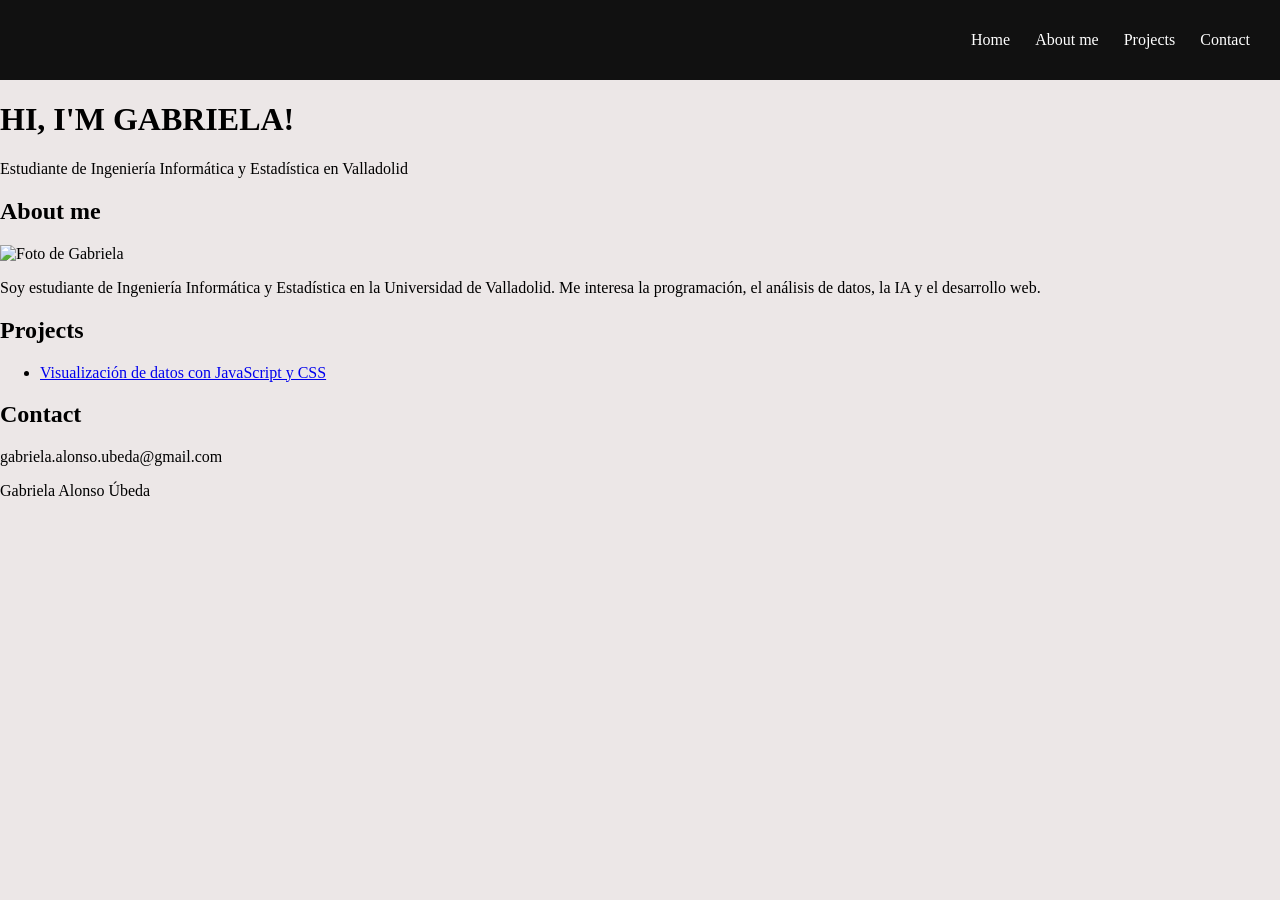
==== index.html @ c48ae744 "Se añade imagen, modificamos layout e introduce url con la visualización de DESI" ====
<!DOCTYPE html>
<html lang="es">
<head>
  <meta charset="UTF-8">
  <meta name="viewport" content="width=device-width, initial-scale=1.0">
  <title>MY PERSONAL PORTFOLIO</title>
  <link rel="stylesheet" href="css/style.css">
</head>
<body>
  <!-- NAVBAR -->
  <nav class="navbar">
    <div class="logo"></div>
    <ul class="nav-links">
        <li><a href="#home">Home</a></li>
        <li><a href="#about">About me</a></li>
        <li><a href="#projects">Projects</a></li>
        <li><a href="#contact">Contact</a></li>
    </ul>
  </nav>

  <!-- HEADER / HOME -->
  <header id="home">
    <h1>HI, I'M GABRIELA!</h1>
    <p>Estudiante de Ingeniería Informática y Estadística en Valladolid</p>
    
  </header>

  <!-- ABOUT -->
  <section id="about">
    <h2>About me</h2>
    <div class="about-container">
      <img src="orla_YO" alt="Foto de Gabriela" class="about-photo">
      <p>
        Soy estudiante de Ingeniería Informática y Estadística en la Universidad de Valladolid.
        Me interesa la programación, el análisis de datos, la IA y el desarrollo web.
      </p>
      
    </div>
  </section>

  <!-- PROJECTS -->
  <section id="projects">
    <h2>Projects</h2>
    <ul>
      <li><a href="https://gabi71299.github.io/envejecimiento-poblacion/">Visualización de datos con JavaScript y CSS</a></li>
    </ul>
  </section>

  <!-- CONTACT -->
  <section id="contact">
    <h2>Contact</h2>
    <p>gabriela.alonso.ubeda@gmail.com</p>
  </section>

  <!-- FOOTER -->
  <footer>
    Gabriela Alonso Úbeda</p>
  </footer>
</body>

</html>
---- css/style.css ----
.title {
    padding: 5px;
    text-align: center;
    font-family: Arial;
    color: black;
    width: 100%;
    font-weight: bold;
}
.container{

    display: flex; /*alinear horizontalmente los elementos*/
    gap: 10%; /*Espacio entre elementos*/
    font-family: Arial;
    font-size: 15px;
    color: black;
    width: 100%;
    margin-left: 10%;
}
.txt0{
    font-weight: bold; /* Negrita */
}
.txt50{
    font-weight: bold; /* Negrita */
    color: white;
}

body {
    background-color: #ece7e7; /* gris muy suave */
    margin: 0;
    padding: 0;
}

/* NAVBAR */
.navbar {
    display: flex;
    justify-content: space-between;
    align-items: center;
    padding: 15px 30px;
    background-color: #111;
    position: sticky;
    top: 0;
    z-index: 1000;
}

.logo {
    color: white;
    font-size: 1.2rem;
    font-weight: bold;
    letter-spacing: 3px;
}

.nav-links {
    list-style: none;
    display: flex;
    gap: 25px;
}

.nav-links a {
    color: white;
    text-decoration: none;
    font-size: 1rem;
    transition: 0.3s;
}

.nav-links a:hover {
    color: #00bcd4;
}
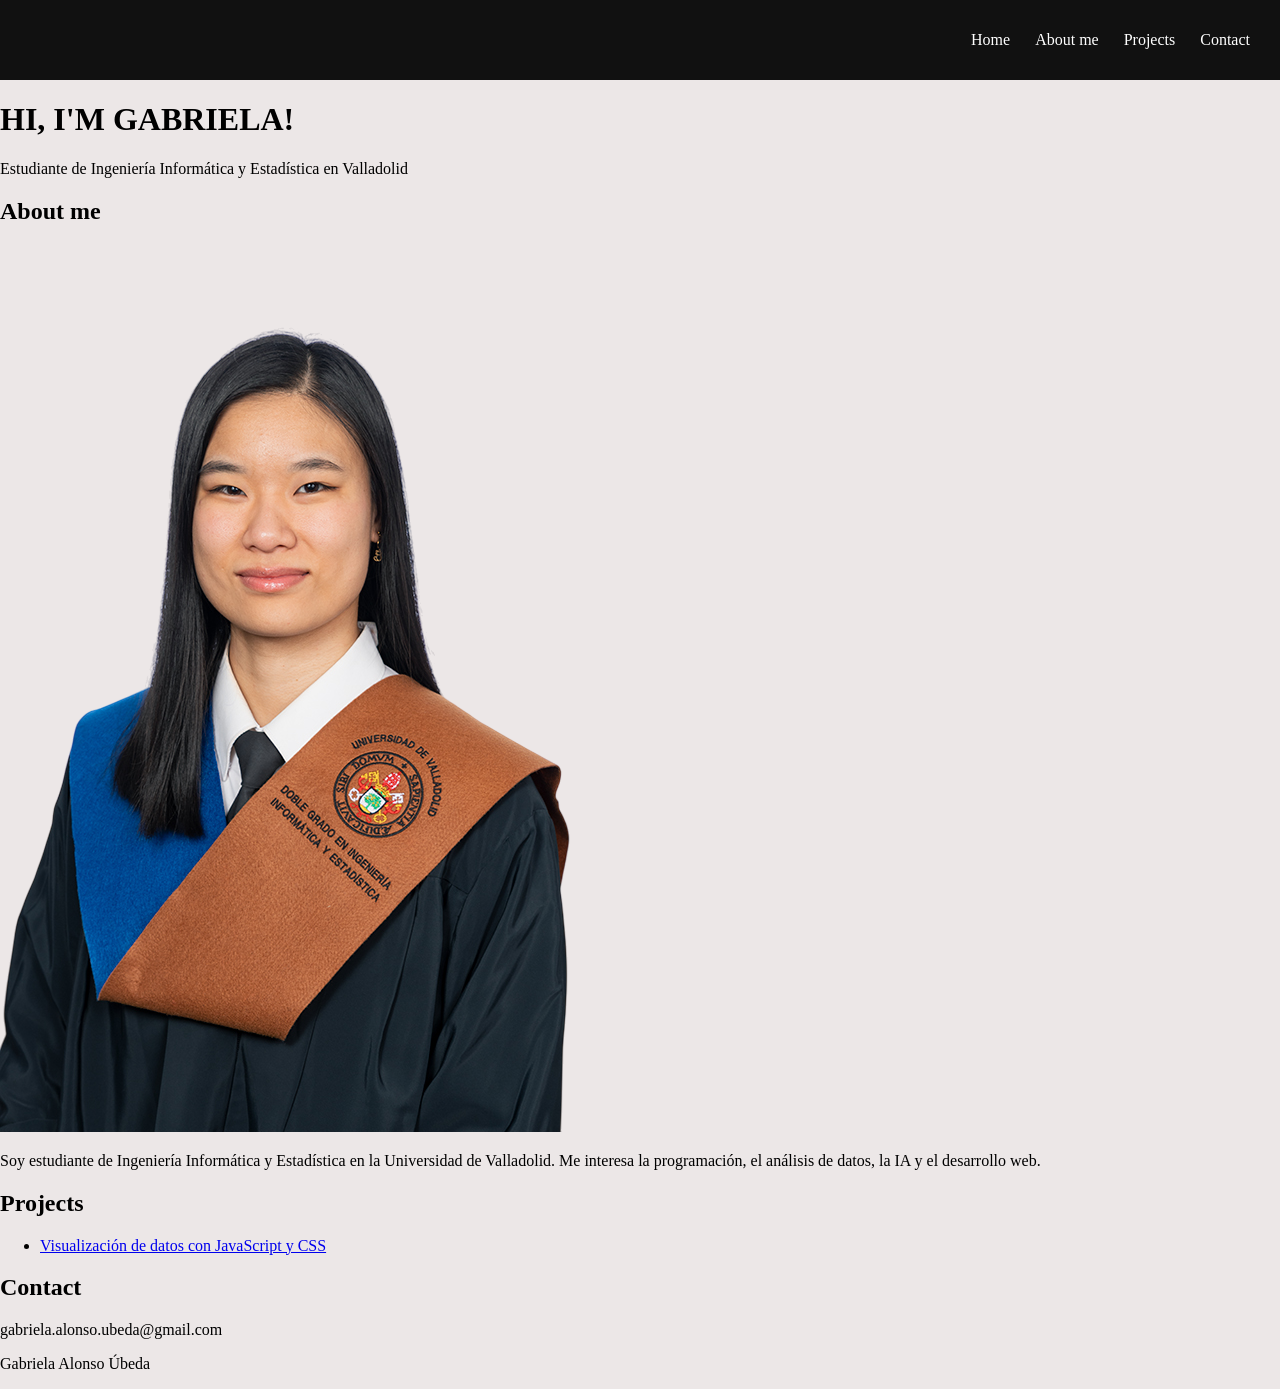
==== commit 376fe42c: "Update index.html enlace foto corregido" ====
--- a/index.html
+++ b/index.html
@@ -1,61 +1,62 @@
-<!DOCTYPE html>
-<html lang="es">
-<head>
-  <meta charset="UTF-8">
-  <meta name="viewport" content="width=device-width, initial-scale=1.0">
-  <title>MY PERSONAL PORTFOLIO</title>
-  <link rel="stylesheet" href="css/style.css">
-</head>
-<body>
-  <!-- NAVBAR -->
-  <nav class="navbar">
-    <div class="logo"></div>
-    <ul class="nav-links">
-        <li><a href="#home">Home</a></li>
-        <li><a href="#about">About me</a></li>
-        <li><a href="#projects">Projects</a></li>
-        <li><a href="#contact">Contact</a></li>
-    </ul>
-  </nav>
-
-  <!-- HEADER / HOME -->
-  <header id="home">
-    <h1>HI, I'M GABRIELA!</h1>
-    <p>Estudiante de Ingeniería Informática y Estadística en Valladolid</p>
-    
-  </header>
-
-  <!-- ABOUT -->
-  <section id="about">
-    <h2>About me</h2>
-    <div class="about-container">
-      <img src="orla_YO" alt="Foto de Gabriela" class="about-photo">
-      <p>
-        Soy estudiante de Ingeniería Informática y Estadística en la Universidad de Valladolid.
-        Me interesa la programación, el análisis de datos, la IA y el desarrollo web.
-      </p>
-      
-    </div>
-  </section>
-
-  <!-- PROJECTS -->
-  <section id="projects">
-    <h2>Projects</h2>
-    <ul>
-      <li><a href="https://gabi71299.github.io/envejecimiento-poblacion/">Visualización de datos con JavaScript y CSS</a></li>
-    </ul>
-  </section>
-
-  <!-- CONTACT -->
-  <section id="contact">
-    <h2>Contact</h2>
-    <p>gabriela.alonso.ubeda@gmail.com</p>
-  </section>
-
-  <!-- FOOTER -->
-  <footer>
-    Gabriela Alonso Úbeda</p>
-  </footer>
-</body>
-
-</html>
+<!DOCTYPE html>
+<html lang="es">
+<head>
+  <meta charset="UTF-8">
+  <meta name="viewport" content="width=device-width, initial-scale=1.0">
+  <title>MY PERSONAL PORTFOLIO</title>
+  <link rel="stylesheet" href="css/style.css">
+</head>
+<body>
+  <!-- NAVBAR -->
+  <nav class="navbar">
+    <div class="logo"></div>
+    <ul class="nav-links">
+        <li><a href="#home">Home</a></li>
+        <li><a href="#about">About me</a></li>
+        <li><a href="#projects">Projects</a></li>
+        <li><a href="#contact">Contact</a></li>
+    </ul>
+  </nav>
+
+  <!-- HEADER / HOME -->
+  <header id="home">
+    <h1>HI, I'M GABRIELA!</h1>
+    <p>Estudiante de Ingeniería Informática y Estadística en Valladolid</p>
+    
+  </header>
+
+  <!-- ABOUT -->
+  <section id="about">
+    <h2>About me</h2>
+    <div class="about-container">
+      <img src="orla_YO-Photoroom.png" alt="Foto de Gabriela" class="about-photo">
+      <p>
+        Soy estudiante de Ingeniería Informática y Estadística en la Universidad de Valladolid.
+        Me interesa la programación, el análisis de datos, la IA y el desarrollo web.
+      </p>
+      
+    </div>
+  </section>
+
+  <!-- PROJECTS -->
+  <section id="projects">
+    <h2>Projects</h2>
+    <ul>
+      <li><a href="https://gabi71299.github.io/envejecimiento-poblacion/">Visualización de datos con JavaScript y CSS</a></li>
+    </ul>
+  </section>
+
+  <!-- CONTACT -->
+  <section id="contact">
+    <h2>Contact</h2>
+    <p>gabriela.alonso.ubeda@gmail.com</p>
+  </section>
+
+  <!-- FOOTER -->
+  <footer>
+    Gabriela Alonso Úbeda</p>
+  </footer>
+</body>
+
+</html>
+
--- a/css/style.css
+++ b/css/style.css
@@ -1,68 +1,68 @@
-
-.title {
-    padding: 5px;
-    text-align: center;
-    font-family: Arial;
-    color: black;
-    width: 100%;
-    font-weight: bold;
-}
-.container{
-
-    display: flex; /*alinear horizontalmente los elementos*/
-    gap: 10%; /*Espacio entre elementos*/
-    font-family: Arial;
-    font-size: 15px;
-    color: black;
-    width: 100%;
-    margin-left: 10%;
-}
-.txt0{
-    font-weight: bold; /* Negrita */
-}
-.txt50{
-    font-weight: bold; /* Negrita */
-    color: white;
-}
-
-body {
-    background-color: #ece7e7; /* gris muy suave */
-    margin: 0;
-    padding: 0;
-}
-
-/* NAVBAR */
-.navbar {
-    display: flex;
-    justify-content: space-between;
-    align-items: center;
-    padding: 15px 30px;
-    background-color: #111;
-    position: sticky;
-    top: 0;
-    z-index: 1000;
-}
-
-.logo {
-    color: white;
-    font-size: 1.2rem;
-    font-weight: bold;
-    letter-spacing: 3px;
-}
-
-.nav-links {
-    list-style: none;
-    display: flex;
-    gap: 25px;
-}
-
-.nav-links a {
-    color: white;
-    text-decoration: none;
-    font-size: 1rem;
-    transition: 0.3s;
-}
-
-.nav-links a:hover {
-    color: #00bcd4;
-}
+
+.title {
+    padding: 5px;
+    text-align: center;
+    font-family: Arial;
+    color: black;
+    width: 100%;
+    font-weight: bold;
+}
+.container{
+
+    display: flex; /*alinear horizontalmente los elementos*/
+    gap: 10%; /*Espacio entre elementos*/
+    font-family: Arial;
+    font-size: 15px;
+    color: black;
+    width: 100%;
+    margin-left: 10%;
+}
+.txt0{
+    font-weight: bold; /* Negrita */
+}
+.txt50{
+    font-weight: bold; /* Negrita */
+    color: white;
+}
+
+body {
+    background-color: #ece7e7; /* gris muy suave */
+    margin: 0;
+    padding: 0;
+}
+
+/* NAVBAR */
+.navbar {
+    display: flex;
+    justify-content: space-between;
+    align-items: center;
+    padding: 15px 30px;
+    background-color: #111;
+    position: sticky;
+    top: 0;
+    z-index: 1000;
+}
+
+.logo {
+    color: white;
+    font-size: 1.2rem;
+    font-weight: bold;
+    letter-spacing: 3px;
+}
+
+.nav-links {
+    list-style: none;
+    display: flex;
+    gap: 25px;
+}
+
+.nav-links a {
+    color: white;
+    text-decoration: none;
+    font-size: 1rem;
+    transition: 0.3s;
+}
+
+.nav-links a:hover {
+    color: #00bcd4;
+}
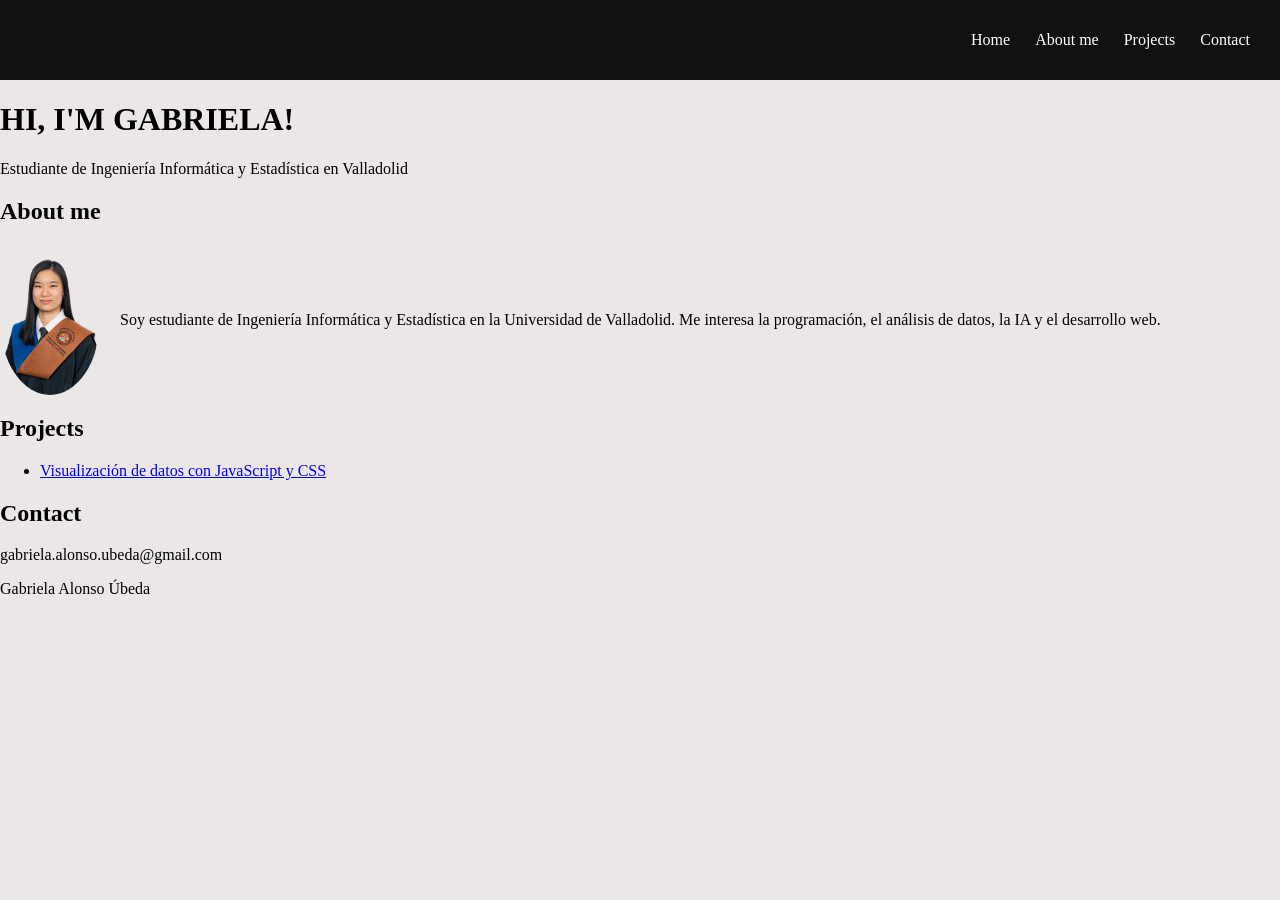
==== commit 4ebbc540: "Actualizo sección about me y foto" ====
--- a/index.html
+++ b/index.html
@@ -1,62 +1,61 @@
-<!DOCTYPE html>
-<html lang="es">
-<head>
-  <meta charset="UTF-8">
-  <meta name="viewport" content="width=device-width, initial-scale=1.0">
-  <title>MY PERSONAL PORTFOLIO</title>
-  <link rel="stylesheet" href="css/style.css">
-</head>
-<body>
-  <!-- NAVBAR -->
-  <nav class="navbar">
-    <div class="logo"></div>
-    <ul class="nav-links">
-        <li><a href="#home">Home</a></li>
-        <li><a href="#about">About me</a></li>
-        <li><a href="#projects">Projects</a></li>
-        <li><a href="#contact">Contact</a></li>
-    </ul>
-  </nav>
-
-  <!-- HEADER / HOME -->
-  <header id="home">
-    <h1>HI, I'M GABRIELA!</h1>
-    <p>Estudiante de Ingeniería Informática y Estadística en Valladolid</p>
-    
-  </header>
-
-  <!-- ABOUT -->
-  <section id="about">
-    <h2>About me</h2>
-    <div class="about-container">
-      <img src="orla_YO-Photoroom.png" alt="Foto de Gabriela" class="about-photo">
-      <p>
-        Soy estudiante de Ingeniería Informática y Estadística en la Universidad de Valladolid.
-        Me interesa la programación, el análisis de datos, la IA y el desarrollo web.
-      </p>
-      
-    </div>
-  </section>
-
-  <!-- PROJECTS -->
-  <section id="projects">
-    <h2>Projects</h2>
-    <ul>
-      <li><a href="https://gabi71299.github.io/envejecimiento-poblacion/">Visualización de datos con JavaScript y CSS</a></li>
-    </ul>
-  </section>
-
-  <!-- CONTACT -->
-  <section id="contact">
-    <h2>Contact</h2>
-    <p>gabriela.alonso.ubeda@gmail.com</p>
-  </section>
-
-  <!-- FOOTER -->
-  <footer>
-    Gabriela Alonso Úbeda</p>
-  </footer>
-</body>
-
-</html>
-
+<!DOCTYPE html>
+<html lang="es">
+<head>
+  <meta charset="UTF-8">
+  <meta name="viewport" content="width=device-width, initial-scale=1.0">
+  <title>MY PERSONAL PORTFOLIO</title>
+  <link rel="stylesheet" href="css/style.css">
+</head>
+<body>
+  <!-- NAVBAR -->
+  <nav class="navbar">
+    <div class="logo"></div>
+    <ul class="nav-links">
+        <li><a href="#home">Home</a></li>
+        <li><a href="#about">About me</a></li>
+        <li><a href="#projects">Projects</a></li>
+        <li><a href="#contact">Contact</a></li>
+    </ul>
+  </nav>
+
+  <!-- HEADER / HOME -->
+  <header id="home">
+    <h1>HI, I'M GABRIELA!</h1>
+    <p>Estudiante de Ingeniería Informática y Estadística en Valladolid</p>
+    
+  </header>
+
+  <!-- ABOUT -->
+  <section id="about">
+    <h2>About me</h2>
+    <div class="about-container">
+      <img src="orla_YO-Photoroom.png" alt="Foto de Gabriela" class="about-photo">
+      <p>
+        Soy estudiante de Ingeniería Informática y Estadística en la Universidad de Valladolid.
+        Me interesa la programación, el análisis de datos, la IA y el desarrollo web.
+      </p>
+      
+    </div>
+  </section>
+
+  <!-- PROJECTS -->
+  <section id="projects">
+    <h2>Projects</h2>
+    <ul>
+      <li><a href="https://gabi71299.github.io/envejecimiento-poblacion/">Visualización de datos con JavaScript y CSS</a></li>
+    </ul>
+  </section>
+
+  <!-- CONTACT -->
+  <section id="contact">
+    <h2>Contact</h2>
+    <p>gabriela.alonso.ubeda@gmail.com</p>
+  </section>
+
+  <!-- FOOTER -->
+  <footer>
+    Gabriela Alonso Úbeda</p>
+  </footer>
+</body>
+
+</html>
--- a/css/style.css
+++ b/css/style.css
@@ -1,68 +1,89 @@
-
-.title {
-    padding: 5px;
-    text-align: center;
-    font-family: Arial;
-    color: black;
-    width: 100%;
-    font-weight: bold;
-}
-.container{
-
-    display: flex; /*alinear horizontalmente los elementos*/
-    gap: 10%; /*Espacio entre elementos*/
-    font-family: Arial;
-    font-size: 15px;
-    color: black;
-    width: 100%;
-    margin-left: 10%;
-}
-.txt0{
-    font-weight: bold; /* Negrita */
-}
-.txt50{
-    font-weight: bold; /* Negrita */
-    color: white;
-}
-
-body {
-    background-color: #ece7e7; /* gris muy suave */
-    margin: 0;
-    padding: 0;
-}
-
-/* NAVBAR */
-.navbar {
-    display: flex;
-    justify-content: space-between;
-    align-items: center;
-    padding: 15px 30px;
-    background-color: #111;
-    position: sticky;
-    top: 0;
-    z-index: 1000;
-}
-
-.logo {
-    color: white;
-    font-size: 1.2rem;
-    font-weight: bold;
-    letter-spacing: 3px;
-}
-
-.nav-links {
-    list-style: none;
-    display: flex;
-    gap: 25px;
-}
-
-.nav-links a {
-    color: white;
-    text-decoration: none;
-    font-size: 1rem;
-    transition: 0.3s;
-}
-
-.nav-links a:hover {
-    color: #00bcd4;
-}
+
+.title {
+    padding: 5px;
+    text-align: center;
+    font-family: Arial;
+    color: black;
+    width: 100%;
+    font-weight: bold;
+}
+.container{
+
+    display: flex; /*alinear horizontalmente los elementos*/
+    gap: 10%; /*Espacio entre elementos*/
+    font-family: Arial;
+    font-size: 15px;
+    color: black;
+    width: 100%;
+    margin-left: 10%;
+}
+
+
+body {
+    background-color: #ece7e7; /* gris muy suave */
+    margin: 0;
+    padding: 0;
+}
+/* Contenedor About */
+.about-container {
+  display: flex;
+  align-items: center;
+  gap: 20px;
+  margin-top: 20px;
+}
+
+/* Imagen About */
+.about-photo {
+  width: 100px;      /* Puedes ajustar el tamaño */
+  height: auto;
+  border-radius: 50%; /* Hace la imagen redonda si tiene fondo transparente */
+  object-fit: cover;
+}
+
+/* RESPONSIVE — en pantallas pequeñas la imagen pasa arriba */
+@media (max-width: 700px) {
+  .about-container {
+    flex-direction: column;   /* Imagen arriba, texto debajo */
+    text-align: center;       /* Centra el contenido */
+  }
+
+  .about-photo {
+    margin-bottom: 10px;
+  }
+}
+
+/* NAVBAR */
+.navbar {
+    display: flex;
+    justify-content: space-between;
+    align-items: center;
+    padding: 15px 30px;
+    background-color: #111;
+    position: sticky;
+    top: 0;
+    z-index: 1000;
+}
+
+.logo {
+    color: white;
+    font-size: 1.2rem;
+    font-weight: bold;
+    letter-spacing: 3px;
+}
+
+.nav-links {
+    list-style: none;
+    display: flex;
+    gap: 25px;
+}
+
+.nav-links a {
+    color: white;
+    text-decoration: none;
+    font-size: 1rem;
+    transition: 0.3s;
+}
+
+.nav-links a:hover {
+    color: #00bcd4;
+}
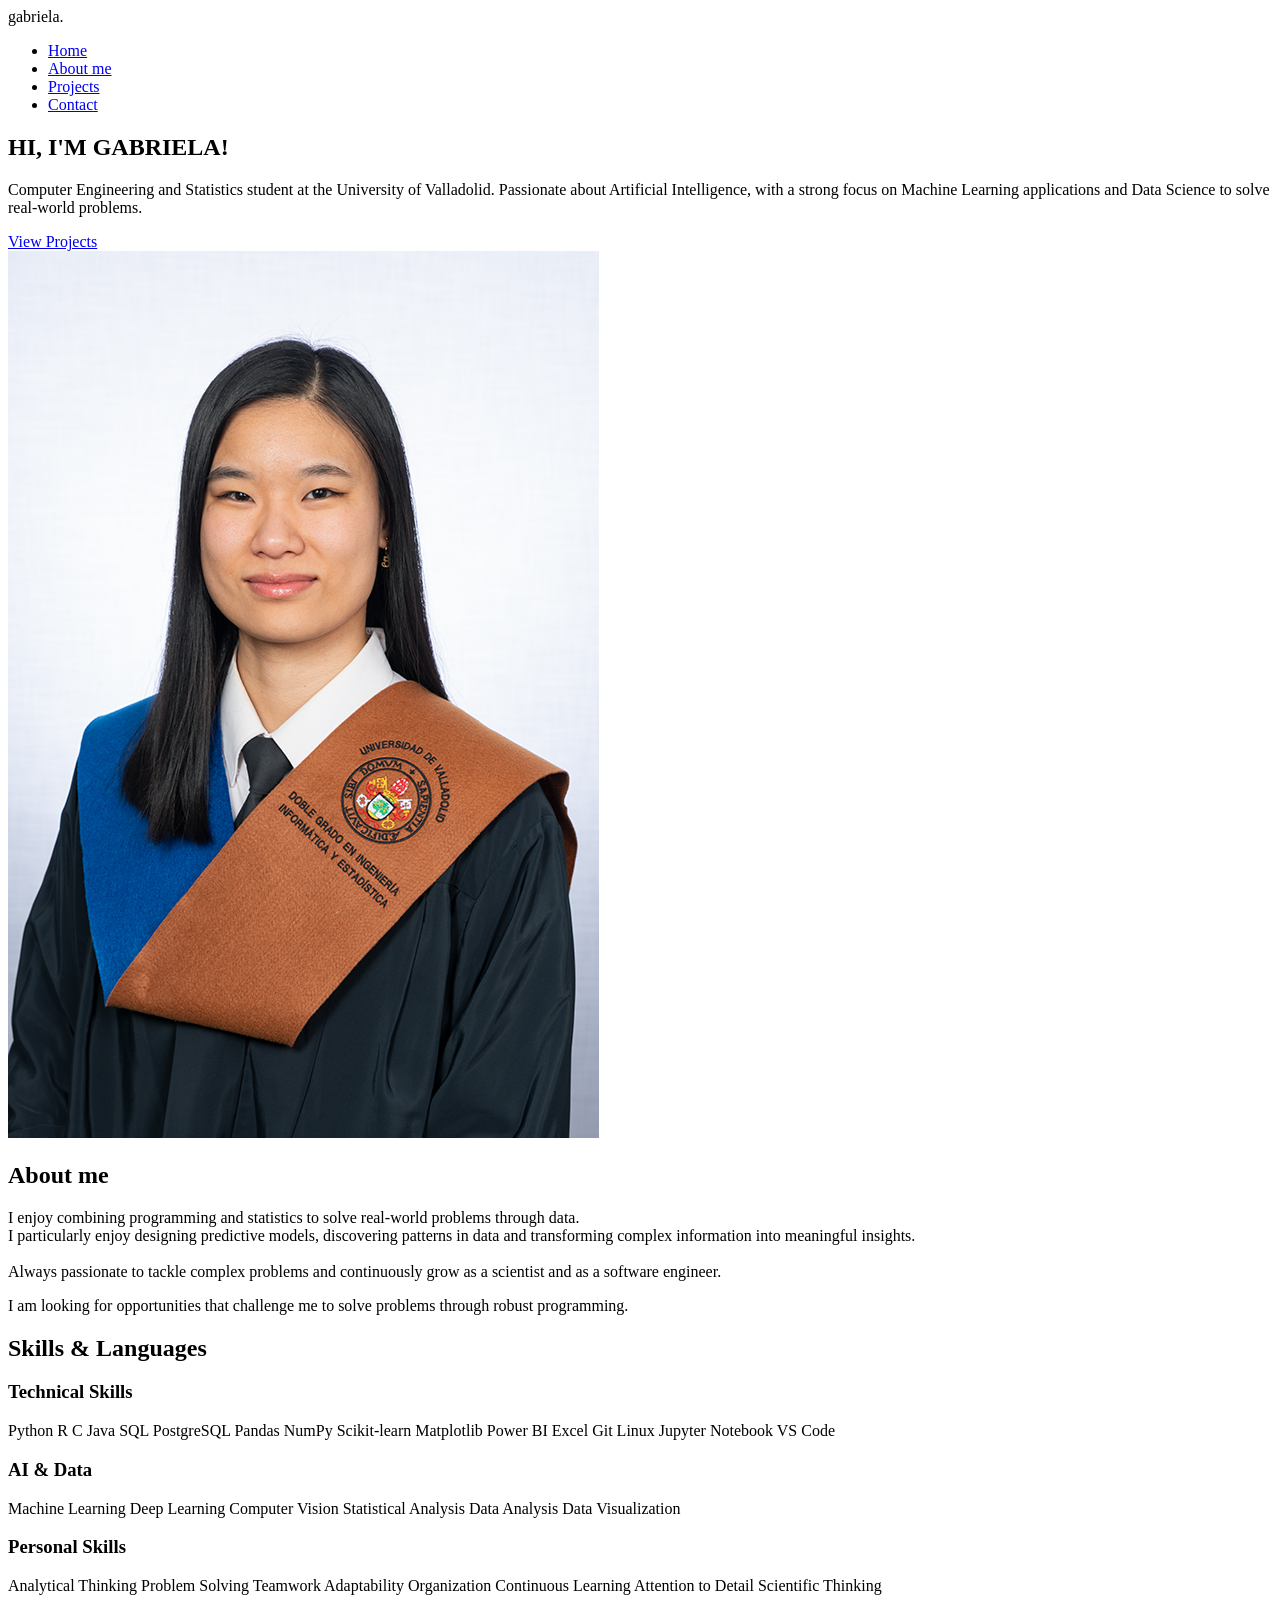
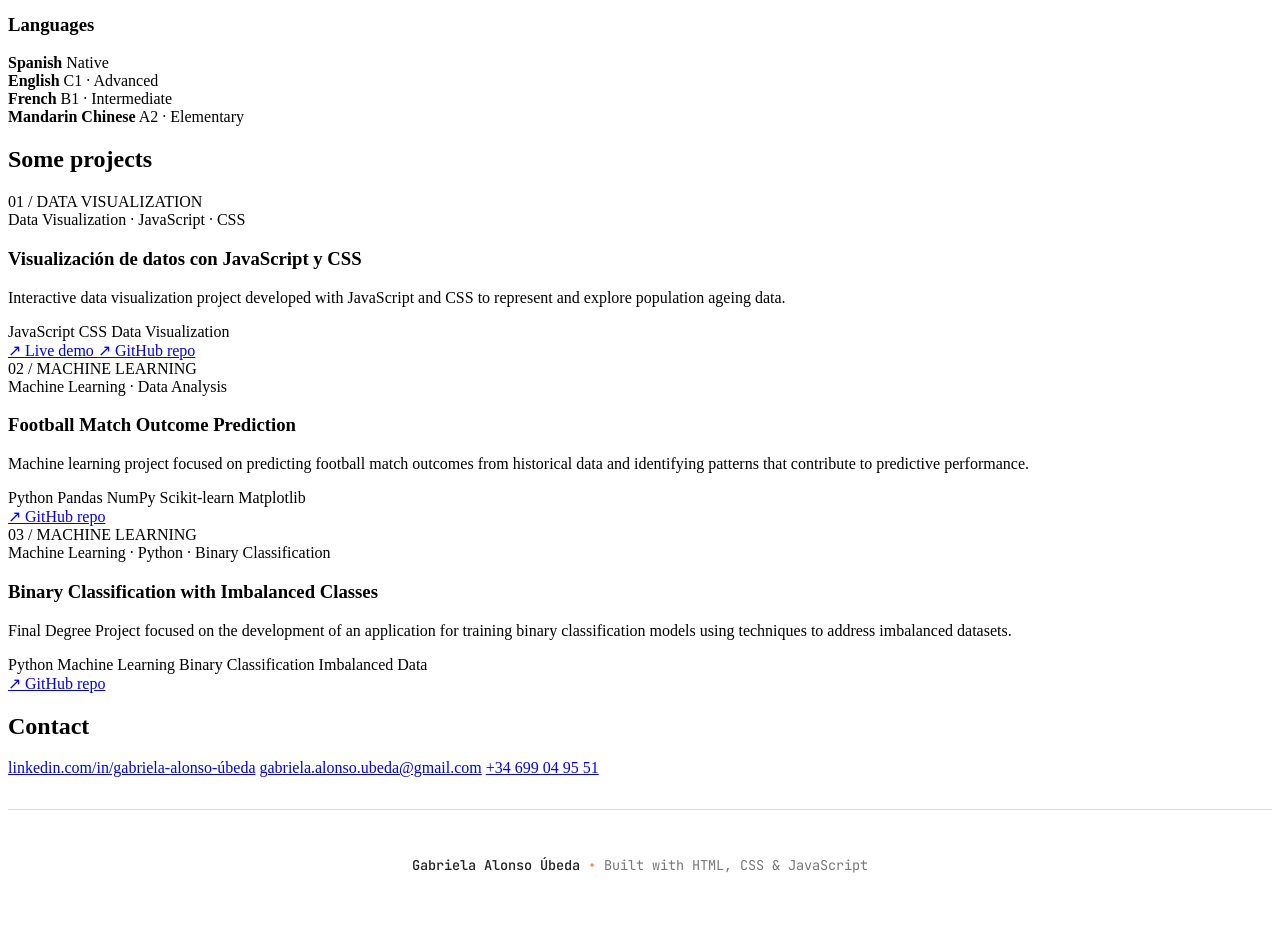
==== commit 610d9926: "Update index.html HTLM y CSS" ====
--- a/index.html
+++ b/index.html
@@ -1,61 +1,334 @@
 <!DOCTYPE html>
-<html lang="es">
+<html lang="en">
 <head>
-  <meta charset="UTF-8">
-  <meta name="viewport" content="width=device-width, initial-scale=1.0">
-  <title>MY PERSONAL PORTFOLIO</title>
-  <link rel="stylesheet" href="css/style.css">
+<meta charset="UTF-8">
+<meta name="viewport" content="width=device-width, initial-scale=1.0">
+<title>Gabriela Alonso Úbeda</title>
+<link rel="preconnect" href="https://fonts.googleapis.com">
+<link rel="preconnect" href="https://fonts.gstatic.com" crossorigin>
+<link href="https://fonts.googleapis.com/css2?family=Space+Grotesk:wght@400;500;600;700&family=Source+Serif+4:opsz,wght@8..60,400;8..60,500&family=JetBrains+Mono:wght@400;500&display=swap" rel="stylesheet">
+<link rel="stylesheet" href="styles.css">
 </head>
 <body>
-  <!-- NAVBAR -->
-  <nav class="navbar">
-    <div class="logo"></div>
-    <ul class="nav-links">
-        <li><a href="#home">Home</a></li>
-        <li><a href="#about">About me</a></li>
-        <li><a href="#projects">Projects</a></li>
-        <li><a href="#contact">Contact</a></li>
+
+<header>
+  <div class="logo">gabriela<span>.</span></div>
+  <nav>
+    <ul>
+      <li><a href="#home">Home</a></li>
+      <li><a href="#about">About me</a></li>
+      <li><a href="#projects">Projects</a></li>
+      <li><a href="#contact">Contact</a></li>
     </ul>
   </nav>
-
-  <!-- HEADER / HOME -->
-  <header id="home">
-    <h1>HI, I'M GABRIELA!</h1>
-    <p>Estudiante de Ingeniería Informática y Estadística en Valladolid</p>
-    
-  </header>
-
-  <!-- ABOUT -->
-  <section id="about">
-    <h2>About me</h2>
-    <div class="about-container">
-      <img src="orla_YO-Photoroom.png" alt="Foto de Gabriela" class="about-photo">
-      <p>
-        Soy estudiante de Ingeniería Informática y Estadística en la Universidad de Valladolid.
-        Me interesa la programación, el análisis de datos, la IA y el desarrollo web.
-      </p>
-      
-    </div>
-  </section>
-
-  <!-- PROJECTS -->
-  <section id="projects">
-    <h2>Projects</h2>
-    <ul>
-      <li><a href="https://gabi71299.github.io/envejecimiento-poblacion/">Visualización de datos con JavaScript y CSS</a></li>
-    </ul>
-  </section>
-
-  <!-- CONTACT -->
-  <section id="contact">
-    <h2>Contact</h2>
-    <p>gabriela.alonso.ubeda@gmail.com</p>
-  </section>
-
-  <!-- FOOTER -->
-  <footer>
-    Gabriela Alonso Úbeda</p>
-  </footer>
+</header>
+
+<section id="home" class="hero" style="border-top:none;">
+  <div class="hero-text">
+    <h1>HI, I'M <span class="underline">GABRIELA</span>!</h1>
+    <p>Computer Engineering and Statistics student at the University of Valladolid.
+       Passionate about Artificial Intelligence, with a strong focus on Machine Learning applications and Data Science to solve real-world problems.</p>
+    <div class="btn-row">
+      <a href="#projects" class="btn btn-primary">View Projects</a>
+
+    </div>
+  </div>
+
+  <img class="scatter" src="orla_YO.jpg" alt="Foto Orla">
+</section>
+
+<section id="about">
+
+  <h2>About me</h2>
+  <p>
+    I enjoy combining programming and statistics to solve real-world problems through data. 
+    <br>
+    I particularly enjoy designing predictive models, discovering patterns in data and transforming complex information into meaningful insights. 
+    <br><br>
+ 
+    Always passionate to tackle complex problems and continuously grow as a scientist and as a software engineer.
+     </p>
+      I am looking for opportunities that challenge me to solve problems through robust programming. 
+    <br>
+</section>
+
+<section id="skills">
+  <h2>Skills & Languages</h2>
+
+  <div class="skills-grid">
+
+    <!-- TECHNICAL SKILLS -->
+    <div class="skill-group">
+      <h3>Technical Skills</h3>
+      <div class="skill-tags">
+        <span>Python</span>
+        <span>R</span>
+        <span>C</span>
+        <span>Java</span>
+        <span>SQL</span>
+        <span>PostgreSQL</span>
+        <span>Pandas</span>
+        <span>NumPy</span>
+        <span>Scikit-learn</span>
+        <span>Matplotlib</span>
+        <span>Power BI</span>
+        <span>Excel</span>
+        <span>Git</span>
+        <span>Linux</span>
+        <span>Jupyter Notebook</span>
+        <span>VS Code</span>
+      </div>
+    </div>
+
+    <!-- AI & DATA -->
+    <div class="skill-group">
+      <h3>AI & Data</h3>
+      <div class="skill-tags">
+        <span>Machine Learning</span>
+        <span>Deep Learning</span>
+        <span>Computer Vision</span>
+        <span>Statistical Analysis</span>
+        <span>Data Analysis</span>
+        <span>Data Visualization</span>
+      </div>
+    </div>
+
+    <!-- PERSONAL SKILLS -->
+    <div class="skill-group">
+      <h3>Personal Skills</h3>
+      <div class="skill-tags">
+        <span>Analytical Thinking</span>
+        <span>Problem Solving</span>
+        <span>Teamwork</span>
+        <span>Adaptability</span>
+        <span>Organization</span>
+        <span>Continuous Learning</span>
+        <span>Attention to Detail</span>
+        <span>Scientific Thinking</span>
+      </div>
+    </div>
+
+    <!-- LANGUAGES -->
+    <div class="skill-group">
+      <h3>Languages</h3>
+
+      <div class="language-list">
+
+        <div class="language">
+          <div>
+            <strong>Spanish</strong>
+            <span>Native</span>
+          </div>
+          <div class="language-level">
+            <span class="level-dot active"></span>
+            <span class="level-dot active"></span>
+            <span class="level-dot active"></span>
+            <span class="level-dot active"></span>
+            <span class="level-dot active"></span>
+          </div>
+        </div>
+
+        <div class="language">
+          <div>
+            <strong>English</strong>
+            <span>C1 · Advanced</span>
+          </div>
+          <div class="language-level">
+            <span class="level-dot active"></span>
+            <span class="level-dot active"></span>
+            <span class="level-dot active"></span>
+            <span class="level-dot active"></span>
+            <span class="level-dot"></span>
+          </div>
+        </div>
+
+        <div class="language">
+          <div>
+            <strong>French</strong>
+            <span>B1 · Intermediate</span>
+          </div>
+          <div class="language-level">
+            <span class="level-dot active"></span>
+            <span class="level-dot active"></span>
+            <span class="level-dot active"></span>
+            <span class="level-dot"></span>
+            <span class="level-dot"></span>
+          </div>
+        </div>
+
+        <div class="language">
+          <div>
+            <strong>Mandarin Chinese</strong>
+            <span>A2 · Elementary</span>
+          </div>
+          <div class="language-level">
+            <span class="level-dot active"></span>
+            <span class="level-dot active"></span>
+            <span class="level-dot"></span>
+            <span class="level-dot"></span>
+            <span class="level-dot"></span>
+          </div>
+        </div>
+
+      </div>
+    </div>
+
+  </div>
+</section>
+
+<!-- PROJECTS -->
+<section id="projects">
+  <h2>Some projects</h2>
+
+  <div class="projects-grid">
+
+<article class="project-card">
+
+  <div class="project-number">01 / DATA VISUALIZATION</div>
+
+  <div class="project-content">
+
+    <span class="project-type">
+      Data Visualization · JavaScript · CSS
+    </span>
+
+    <h3>Visualización de datos con JavaScript y CSS</h3>
+
+    <p>
+      Interactive data visualization project developed with JavaScript and CSS to represent and explore population ageing data.
+    </p>
+
+    <div class="project-tech">
+      <span>JavaScript</span>
+      <span>CSS</span>
+      <span>Data Visualization</span>
+    </div>
+
+    <div class="project-links">
+      <a
+        href="https://gabi71299.github.io/envejecimiento-poblacion/"
+        target="_blank"
+        rel="noopener noreferrer"
+      >
+        ↗ Live demo
+      </a>
+
+      <a
+        href="https://github.com/gabi71299/envejecimiento-poblacion.git"
+        target="_blank"
+        rel="noopener noreferrer"
+      >
+        ↗ GitHub repo
+      </a>
+    </div>
+
+  </div>
+
+</article>
+
+
+    <!-- PROJECT 02 -->
+    <article class="project-card">
+
+      <div class="project-number">02 / MACHINE LEARNING</div>
+
+      <div class="project-content">
+
+        <span class="project-type">
+          Machine Learning · Data Analysis
+        </span>
+
+        <h3>Football Match Outcome Prediction</h3>
+
+        <p>
+          Machine learning project focused on predicting football match
+          outcomes from historical data and identifying patterns that
+          contribute to predictive performance.
+        </p>
+
+        <div class="project-tech">
+          <span>Python</span>
+          <span>Pandas</span>
+          <span>NumPy</span>
+          <span>Scikit-learn</span>
+          <span>Matplotlib</span>
+        </div>
+
+        <div class="project-links">
+          <a
+            href="https://github.com/gabi71299/Football-Match-Outcome-Prediction-using-Machine-Learning.git"
+            target="_blank"
+            rel="noopener noreferrer"
+          >
+            ↗ GitHub repo
+          </a>
+        </div>
+
+      </div>
+
+    </article>
+    <!-- PROJECT 03  TFG -->
+
+    <article class="project-card">
+
+      <div class="project-number">03 / MACHINE LEARNING</div>
+
+      <div class="project-content">
+
+    <span class="project-type">
+      Machine Learning · Python · Binary Classification
+    </span>
+
+    <h3>Binary Classification with Imbalanced Classes</h3>
+
+    <p>
+      Final Degree Project focused on the development of an application for
+      training binary classification models using techniques to address
+      imbalanced datasets.
+    </p>
+
+    <div class="project-tech">
+      <span>Python</span>
+      <span>Machine Learning</span>
+      <span>Binary Classification</span>
+      <span>Imbalanced Data</span>
+    </div>
+
+    <div class="project-links">
+
+      <a
+        href="#"
+        target="_blank"
+        rel="noopener noreferrer"
+      >
+        ↗ GitHub repo 
+      </a>
+    </div>
+
+      </div>
+
+    </article>
+
+  </div>
+
+</section>
+
+<section id="contact">
+  <h2>Contact</h2>
+  <div class="contact-list">
+    <a class="contact-email" href="https://www.linkedin.com/in/gabriela-alonso-úbeda" target="_blank" rel="noopener">linkedin.com/in/gabriela-alonso-úbeda</a>
+    <a class="contact-email" href="mailto:gabriela.alonso.ubeda@gmail.com">gabriela.alonso.ubeda@gmail.com</a>
+    <a class="contact-email" href="tel:+34699049551">+34 699 04 95 51</a> 
+  </div>
+</section>
+
+<footer style="margin-top:2rem; padding:2rem 2.5rem; border-top:1px solid #ddd; text-align:center; font-family:'JetBrains Mono', monospace; font-size:0.85rem; color:#777;">
+  <p> 
+    <strong style="color:#222; font-weight:500;">Gabriela Alonso Úbeda</strong>
+    <span style="color:coral;"> • </span>
+    Built with HTML, CSS &amp; JavaScript
+  </p>
+</footer>
+
 </body>
-
 </html>
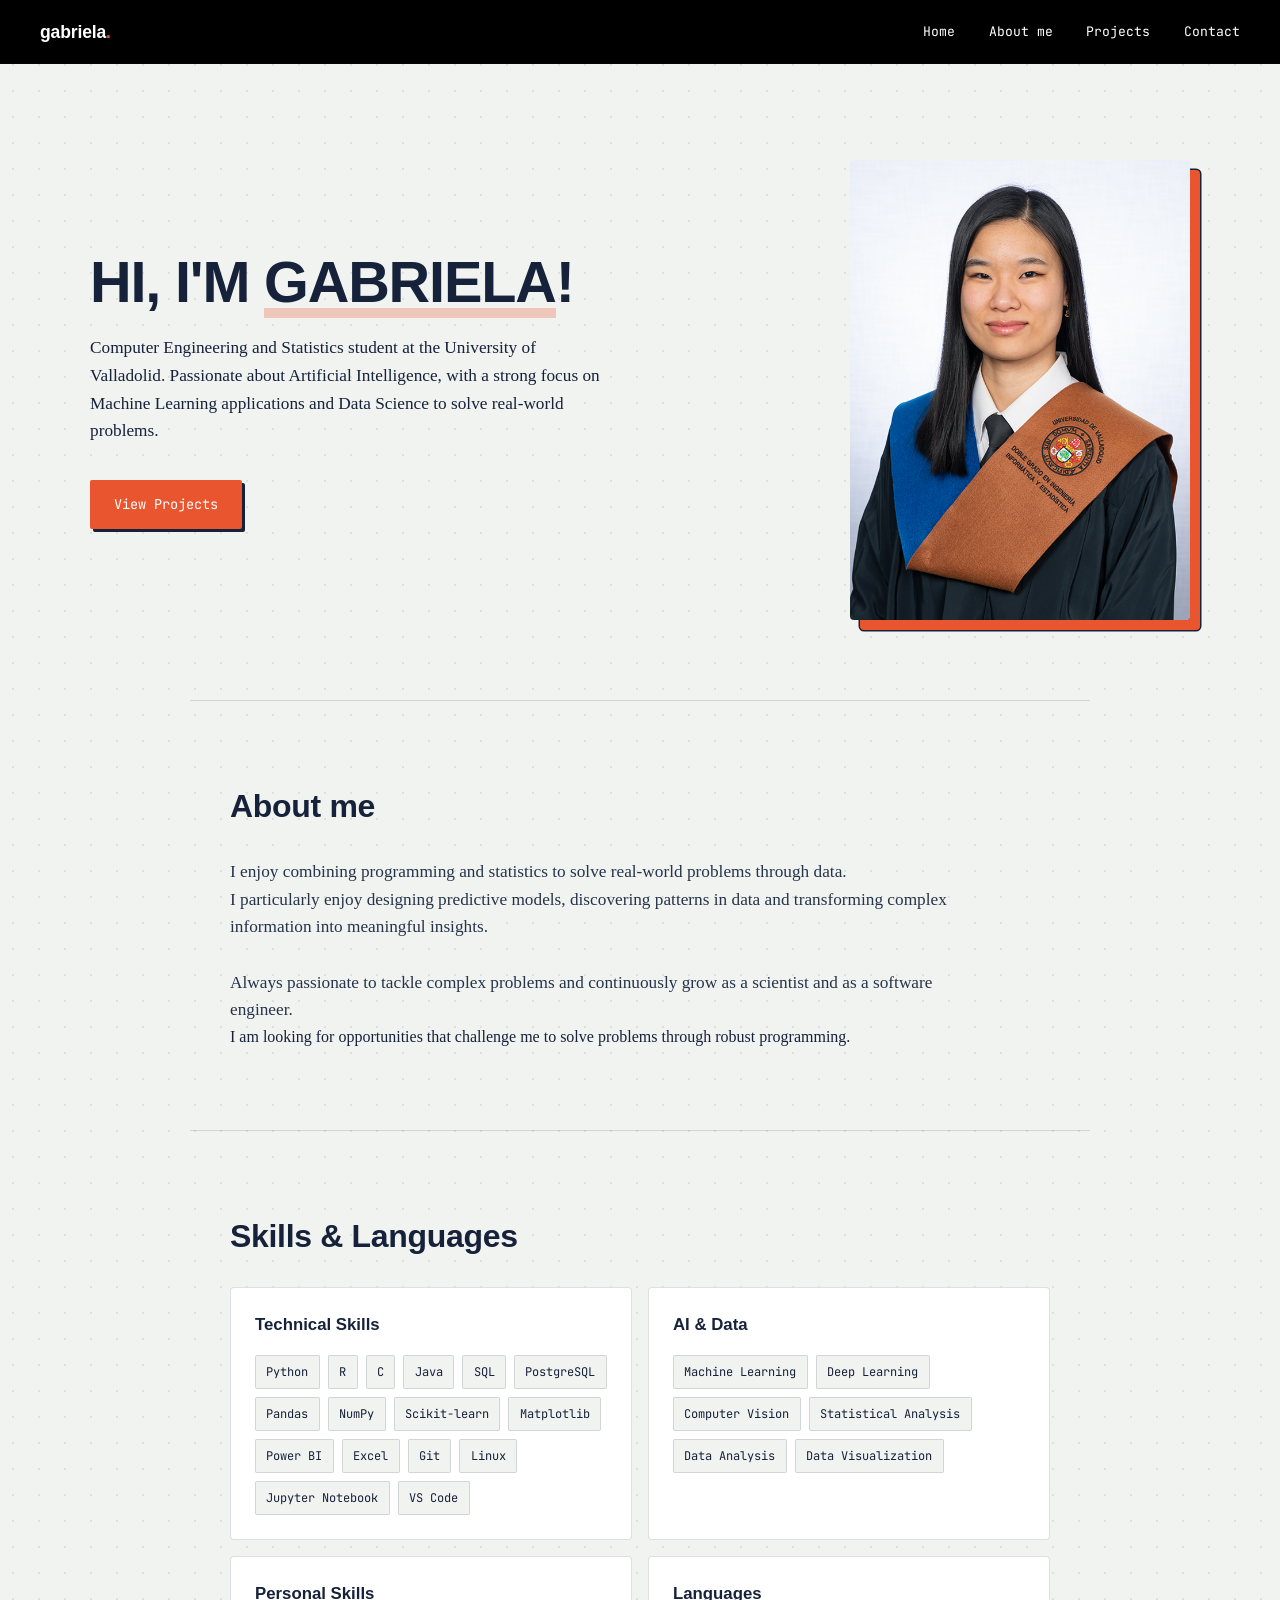
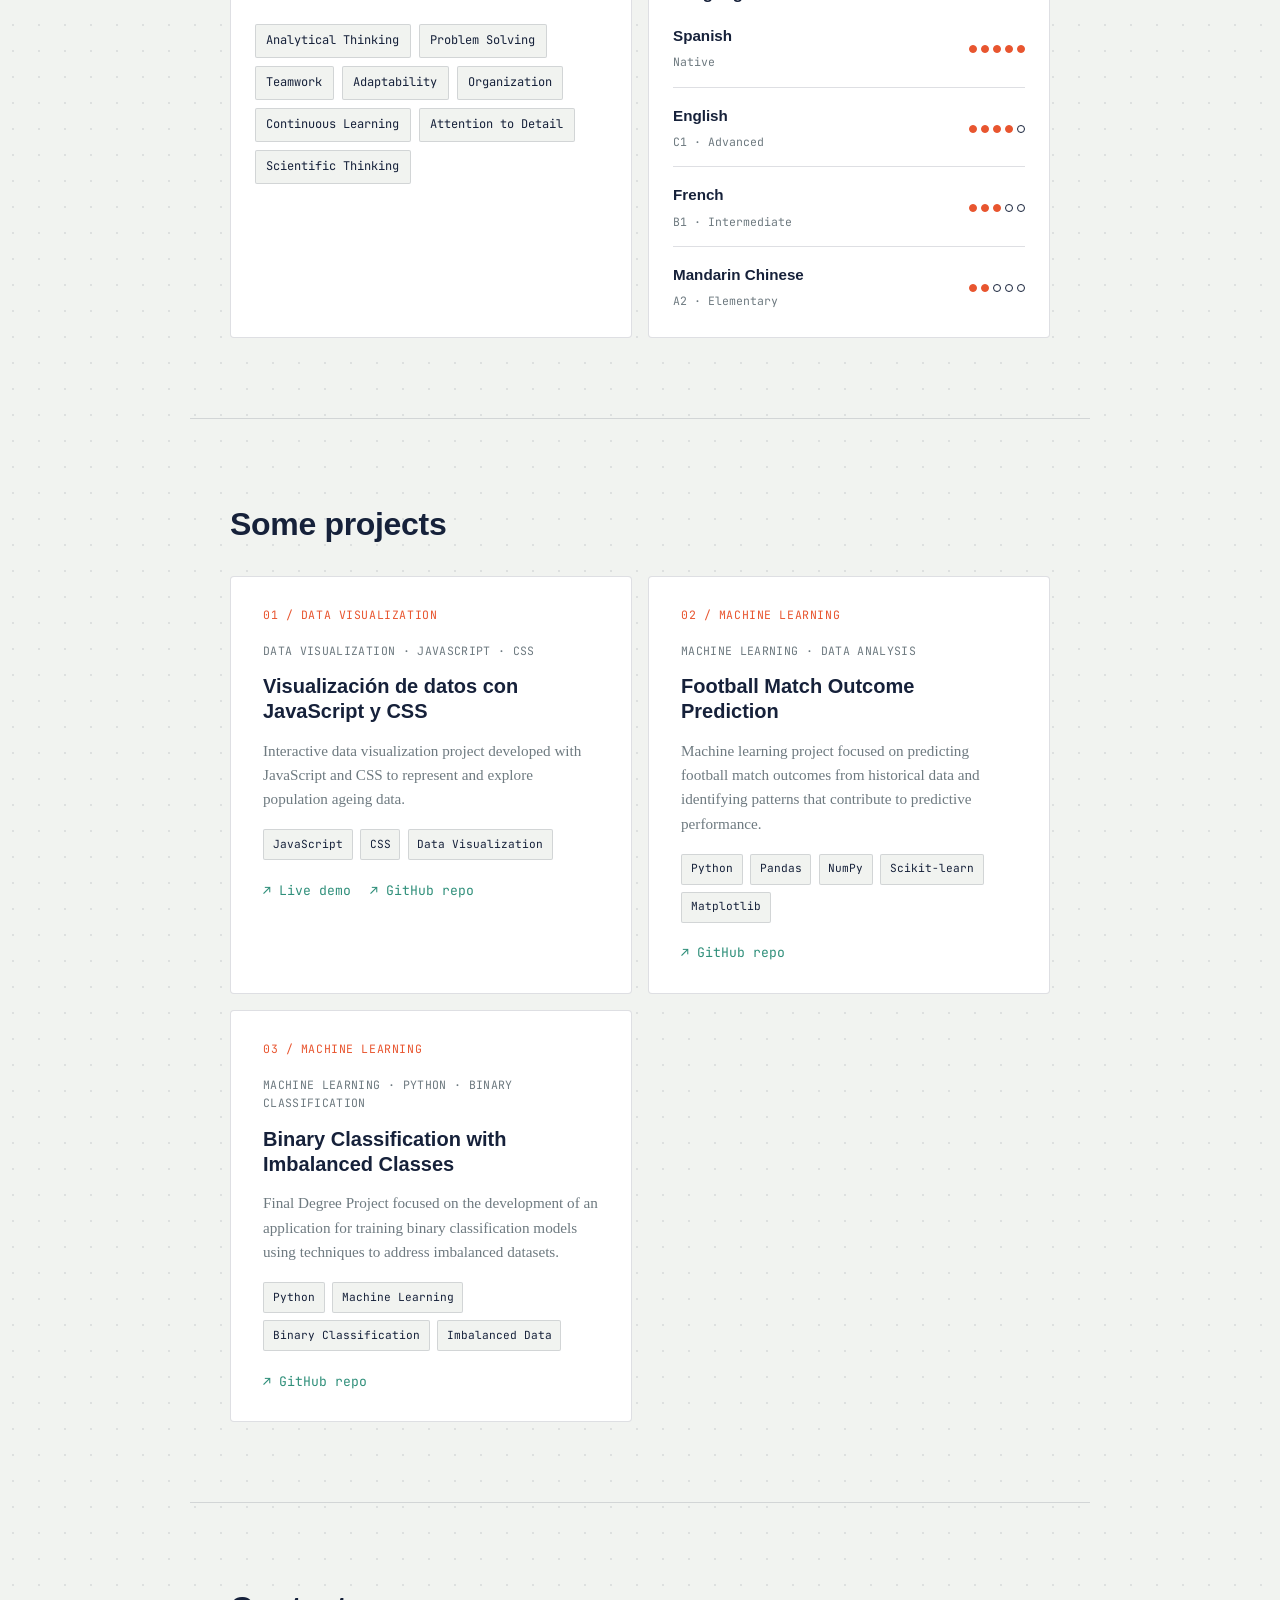
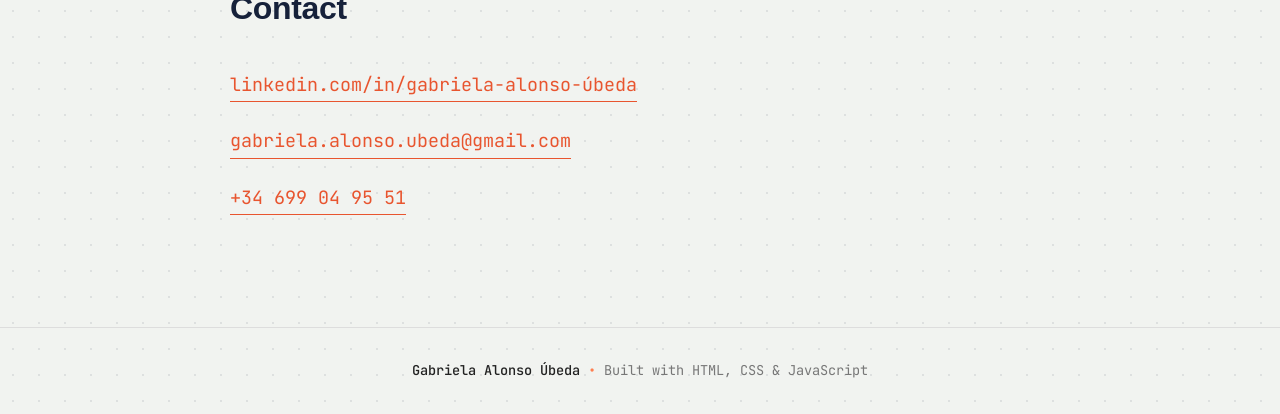
==== commit 99c340c8: "Update index.html" ====
--- a/index.html
+++ b/index.html
@@ -7,7 +7,7 @@
 <link rel="preconnect" href="https://fonts.googleapis.com">
 <link rel="preconnect" href="https://fonts.gstatic.com" crossorigin>
 <link href="https://fonts.googleapis.com/css2?family=Space+Grotesk:wght@400;500;600;700&family=Source+Serif+4:opsz,wght@8..60,400;8..60,500&family=JetBrains+Mono:wght@400;500&display=swap" rel="stylesheet">
-<link rel="stylesheet" href="styles.css">
+<link rel="stylesheet" href="css/styles.css">
 </head>
 <body>
 
--- a/css/styles.css
+++ b/css/styles.css
@@ -0,0 +1,436 @@
+:root{
+    --paper:#F1F3F0;
+    --ink:#16213A;
+    --coral:#E8552F;
+    --teal:#2F8F7A;
+    --muted:#6E7A80;
+    --line: rgba(22,33,58,0.14);
+    --card:#FFFFFF;
+  }
+
+  *{margin:0;padding:0;box-sizing:border-box;}
+
+  html{scroll-behavior:smooth;}
+
+  body{
+    background:var(--paper);
+    color:var(--ink);
+    font-family:'Source Serif 4', serif;
+    line-height:1.6;
+    background-image:
+      radial-gradient(circle, rgba(22,33,58,0.09) 1px, transparent 1px);
+    background-size: 26px 26px;
+  }
+
+  a{color:inherit;}
+
+
+  /* HEADER */
+  header{
+    position:sticky;
+    top:0;
+    z-index:10;
+    display:flex;
+    align-items:center;
+    justify-content:space-between;
+    padding:1.1rem 2.5rem;
+    background:#000;
+    color:#fff;
+    border-bottom:1px solid var(--line);
+  }
+
+  .logo{
+    font-family:'Space Grotesk', sans-serif;
+    font-weight:700;
+    font-size:1.1rem;
+    letter-spacing:-0.01em;
+  }
+
+  .logo span{color:var(--coral);}
+
+  header nav ul{
+    list-style:none;
+    display:flex;
+    gap:2.1rem;
+    font-family:'JetBrains Mono', monospace;
+    font-size:0.82rem;
+  }
+
+  header nav ul li a{
+    text-decoration:none;
+    color:#fff;
+    position:relative;
+    padding-bottom:3px;
+  }
+
+  header nav ul li a::after{
+    content:"";
+    position:absolute;
+    left:0;
+    bottom:0;
+    width:0;
+    height:1.5px;
+    background:var(--coral);
+    transition:width .25s ease;
+  }
+
+  header nav ul li a:hover::after,
+  header nav ul li a:focus-visible::after{
+    width:100%;
+  }
+
+  header nav ul li a:focus-visible{
+    outline:2px solid var(--coral);
+    outline-offset:3px;
+  }
+
+  /* HERO */
+  .hero{
+    position:relative;
+    display:flex;
+    align-items:center;
+    justify-content:space-between;
+    gap:2rem;
+    padding:6rem 2.5rem 5rem;
+    max-width:1180px;
+    margin:0 auto;
+    overflow:hidden;
+  }
+
+  .hero-text{max-width:600px;}
+
+  .hero-text .eyebrow{margin-bottom:1rem; display:block;}
+
+  .hero h1{
+    font-family:'Space Grotesk', sans-serif;
+    font-weight:700;
+    font-size:clamp(2.4rem, 5vw, 3.6rem);
+    line-height:1.05;
+    letter-spacing:-0.02em;
+    margin-bottom:1.4rem;
+  }
+
+  .hero h1 .underline{
+    position:relative;
+    white-space:nowrap;
+  }
+
+  .hero h1 .underline::after{
+    content:"";
+    position:absolute;
+    left:0; right:0; bottom:-4px;
+    height:10px;
+    background:var(--coral);
+    opacity:0.28;
+    z-index:-1;
+  }
+
+  .hero p{
+    font-size:1.08rem;
+    color:var(--ink);
+    max-width:520px;
+    margin-bottom:2.2rem;
+  }
+
+  .btn-row{display:flex; gap:1rem; flex-wrap:wrap;}
+
+  .btn{
+    font-family:'JetBrains Mono', monospace;
+    font-size:0.85rem;
+    padding:0.85rem 1.5rem;
+    border-radius:2px;
+    text-decoration:none;
+    display:inline-flex;
+    align-items:center;
+    gap:0.5rem;
+    transition:transform .18s ease, box-shadow .18s ease;
+  }
+
+  .btn:focus-visible{outline:2px solid var(--coral); outline-offset:3px;}
+
+  .btn-primary{
+    background:var(--coral);
+    color:#fff;
+    box-shadow:3px 3px 0 var(--ink);
+  }
+
+  .btn-primary:hover{transform:translate(-2px,-2px); box-shadow:5px 5px 0 var(--ink);}
+
+  .btn-outline:hover{background:var(--ink); color:var(--paper);}
+
+  /* scatter signature */
+.scatter{
+    width:340px;
+    height:460px;
+    object-fit:cover;
+    border-radius:4px;
+    position:relative;
+    box-shadow:
+      10px 10px 0 var(--coral),
+      10px 10px 0 1.5px var(--ink);
+}
+
+  @media (max-width:860px){ .scatter{display:none;} }
+
+  /* SECTIONS */
+  section{
+    max-width:900px;
+    margin:0 auto;
+    padding:5rem 2.5rem;
+    border-top:1px solid var(--line);
+  }
+
+  section .eyebrow{margin-bottom:0.6rem; display:block;}
+
+  section h2{
+    font-family:'Space Grotesk', sans-serif;
+    font-weight:600;
+    font-size:2rem;
+    letter-spacing:-0.01em;
+    margin-bottom:1.6rem;
+  }
+
+  #about p{
+    font-size:1.08rem;
+    max-width:720px;
+    color:#26344a;
+  }
+
+/* PROJECTS */
+
+.projects-grid{
+display:grid;
+grid-template-columns:repeat(2, 1fr);
+gap:1rem;
+}
+
+.project-card{
+background:var(--card);
+border:1px solid var(--line);
+border-radius:4px;
+padding:1.8rem 2rem;
+display:flex;
+flex-direction:column;
+gap:1.1rem;
+transition:box-shadow .2s ease, transform .2s ease;
+}
+
+.project-card:hover{
+box-shadow:4px 4px 0 var(--teal);
+transform:translate(-2px,-2px);
+}
+
+.project-number{
+font-family:'JetBrains Mono', monospace;
+font-size:0.72rem;
+color:var(--coral);
+letter-spacing:0.05em;
+}
+
+.project-content{
+display:flex;
+flex-direction:column;
+gap:0.9rem;
+}
+
+.project-type{
+font-family:'JetBrains Mono', monospace;
+font-size:0.72rem;
+color:var(--muted);
+text-transform:uppercase;
+letter-spacing:0.03em;
+}
+
+.project-card h3{
+font-family:'Space Grotesk', sans-serif;
+font-size:1.25rem;
+font-weight:600;
+line-height:1.25;
+}
+
+.project-card p{
+color:var(--muted);
+font-size:0.95rem;
+line-height:1.6;
+}
+
+.project-tech{
+display:flex;
+flex-wrap:wrap;
+gap:0.45rem;
+margin-top:0.2rem;
+}
+
+.project-tech span{
+font-family:'JetBrains Mono', monospace;
+font-size:0.7rem;
+padding:0.35rem 0.55rem;
+border:1px solid var(--line);
+background:var(--paper);
+color:var(--ink);
+border-radius:2px;
+}
+
+.project-links{
+display:flex;
+gap:1.2rem;
+margin-top:0.3rem;
+font-family:'JetBrains Mono', monospace;
+font-size:0.82rem;
+}
+
+.project-links a{
+text-decoration:none;
+color:var(--teal);
+border-bottom:1px solid transparent;
+}
+
+.project-links a:hover,
+.project-links a:focus-visible{
+border-bottom-color:var(--teal);
+outline:none;
+}
+
+@media (max-width:700px){
+
+.projects-grid{
+grid-template-columns:1fr;
+}
+
+.project-card{
+padding:1.5rem;
+}
+
+}
+
+  /* CONTACT */
+  #contact{text-align:left;}
+
+  .contact-email{
+    display:inline-block;
+    margin-top:0.6rem;
+    font-family:'JetBrains Mono', monospace;
+    font-size:1.15rem;
+    color:var(--coral);
+    text-decoration:none;
+    border-bottom:1.5px solid var(--coral);
+    padding-bottom:2px;
+  }
+
+  .contact-email:hover{color:var(--ink); border-color:var(--ink);}
+
+  .contact-list{
+      display:flex;
+      flex-direction:column;
+      gap:0.9rem;
+      align-items:flex-start;
+  }
+.language-list{
+  display:flex;
+  flex-direction:column;
+  gap:1rem;
+}
+
+.language{
+  display:flex;
+  align-items:center;
+  justify-content:space-between;
+  gap:1rem;
+  padding-bottom:0.8rem;
+  border-bottom:1px solid var(--line);
+}
+
+.language:last-child{
+  border-bottom:none;
+  padding-bottom:0;
+}
+
+.language strong{
+  display:block;
+  font-family:'Space Grotesk', sans-serif;
+  font-size:0.95rem;
+  font-weight:600;
+}
+
+.language span{
+  font-family:'JetBrains Mono', monospace;
+  font-size:0.72rem;
+  color:var(--muted);
+}
+
+.language-level{
+  display:flex;
+  gap:4px;
+}
+
+.language-level .level-dot{
+  display:block;
+  width:8px;
+  height:8px;
+  border:1px solid var(--ink);
+  border-radius:50%;
+}
+
+.language-level .level-dot.active{
+  background:var(--coral);
+  border-color:var(--coral);
+}
+
+@media (max-width:700px){
+  .language{
+    align-items:flex-start;
+  }
+
+  .language-level{
+    margin-top:4px;
+  }
+}
+/* SKILLS */
+
+.skills-grid{
+  display:grid;
+  grid-template-columns:repeat(2, 1fr);
+  gap:1rem;
+}
+
+.skill-group{
+  background:var(--card);
+  border:1px solid var(--line);
+  border-radius:4px;
+  padding:1.5rem;
+  transition:box-shadow .2s ease, transform .2s ease;
+}
+
+.skill-group:hover{
+  box-shadow:4px 4px 0 var(--teal);
+  transform:translate(-2px,-2px);
+}
+
+.skill-group h3{
+  font-family:'Space Grotesk', sans-serif;
+  font-size:1.05rem;
+  font-weight:600;
+  margin-bottom:1rem;
+}
+
+.skill-tags{
+  display:flex;
+  flex-wrap:wrap;
+  gap:0.5rem;
+}
+
+.skill-tags span{
+  font-family:'JetBrains Mono', monospace;
+  font-size:0.75rem;
+  padding:0.4rem 0.65rem;
+  border:1px solid var(--line);
+  background:var(--paper);
+  color:var(--ink);
+  border-radius:2px;
+}
+
+@media (max-width:700px){
+  .skills-grid{
+    grid-template-columns:1fr;
+  }
+}
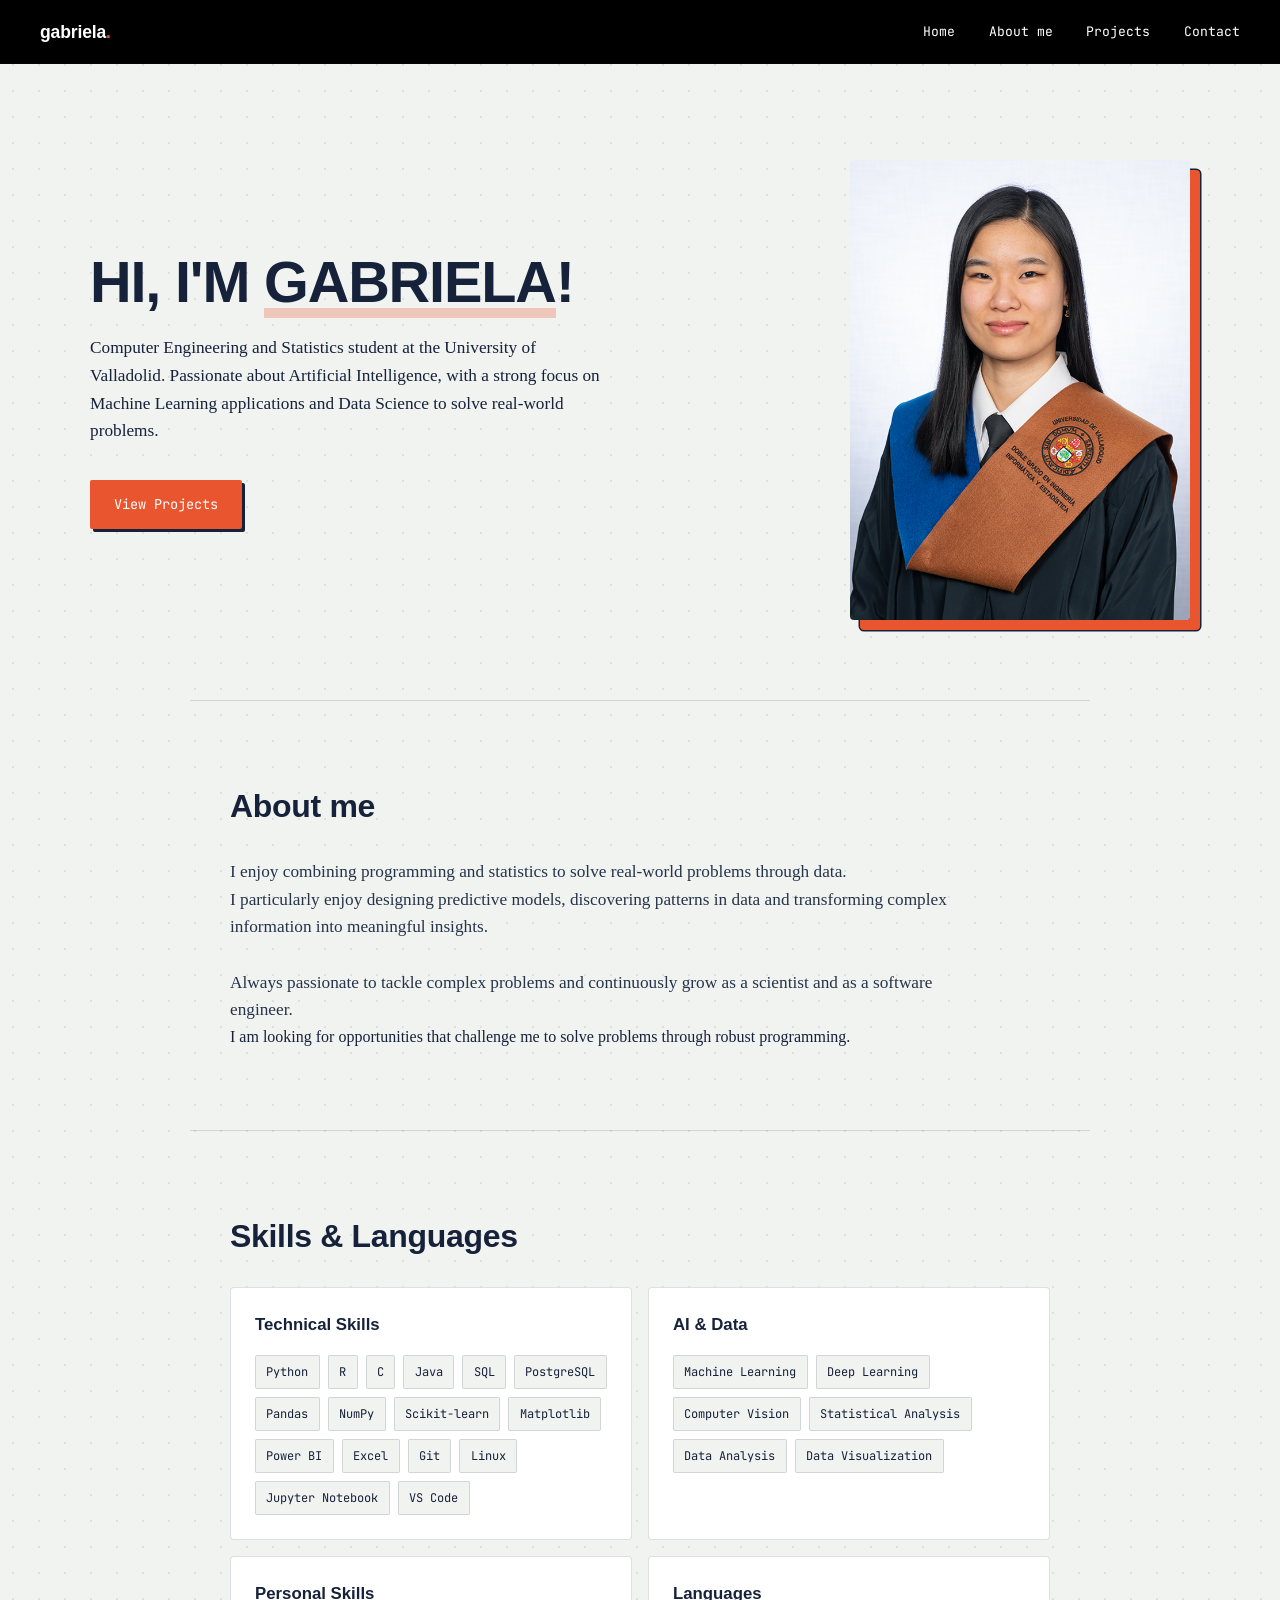
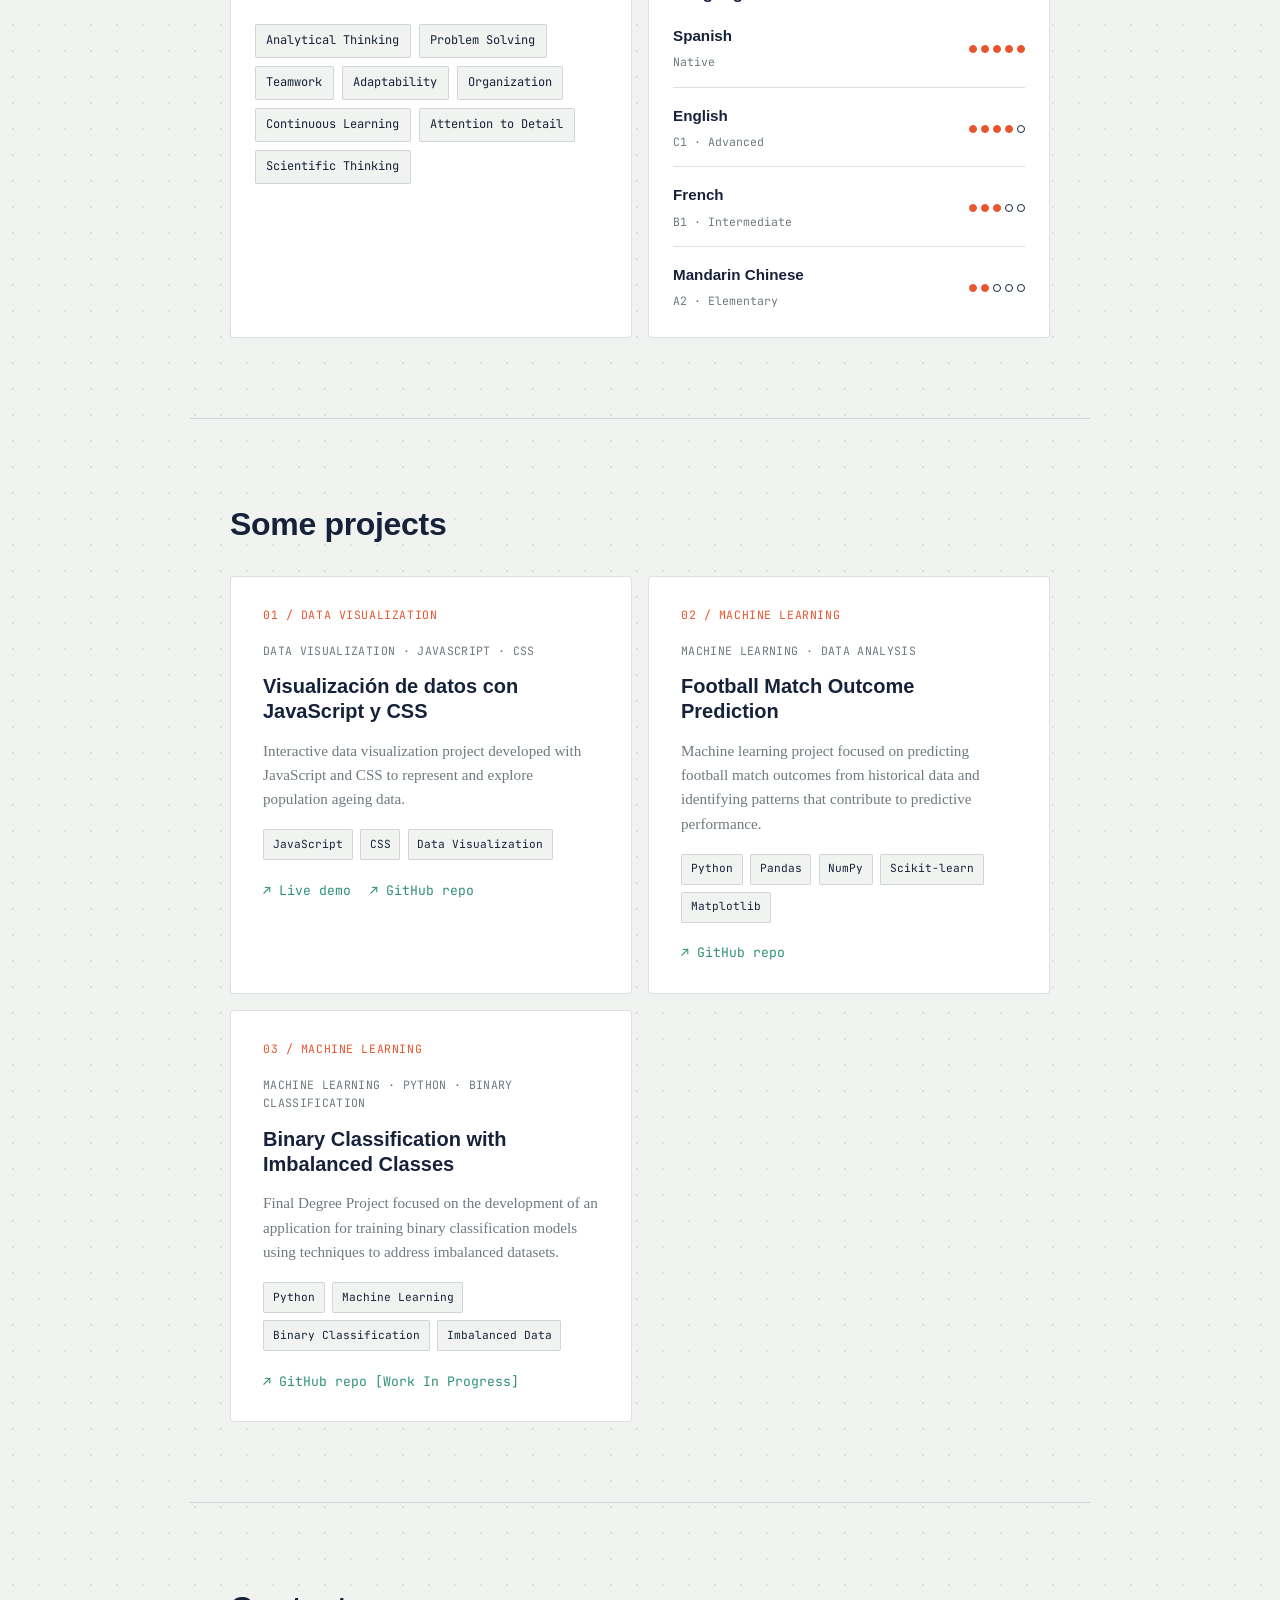
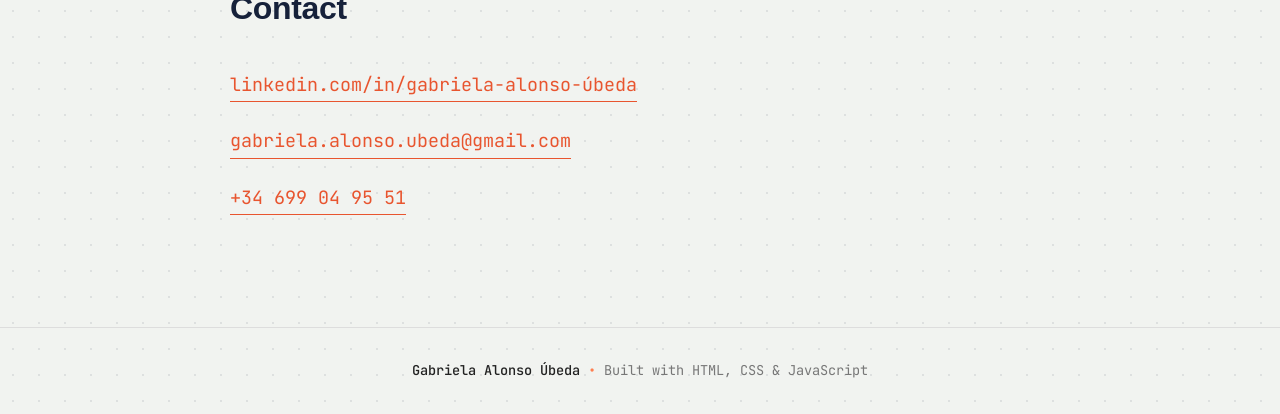
==== commit c513bbe9: "Update index.html GitHub repo TFG in progress" ====
--- a/index.html
+++ b/index.html
@@ -301,7 +301,7 @@
         target="_blank"
         rel="noopener noreferrer"
       >
-        ↗ GitHub repo 
+        ↗ GitHub repo [Work In Progress]
       </a>
     </div>
 
